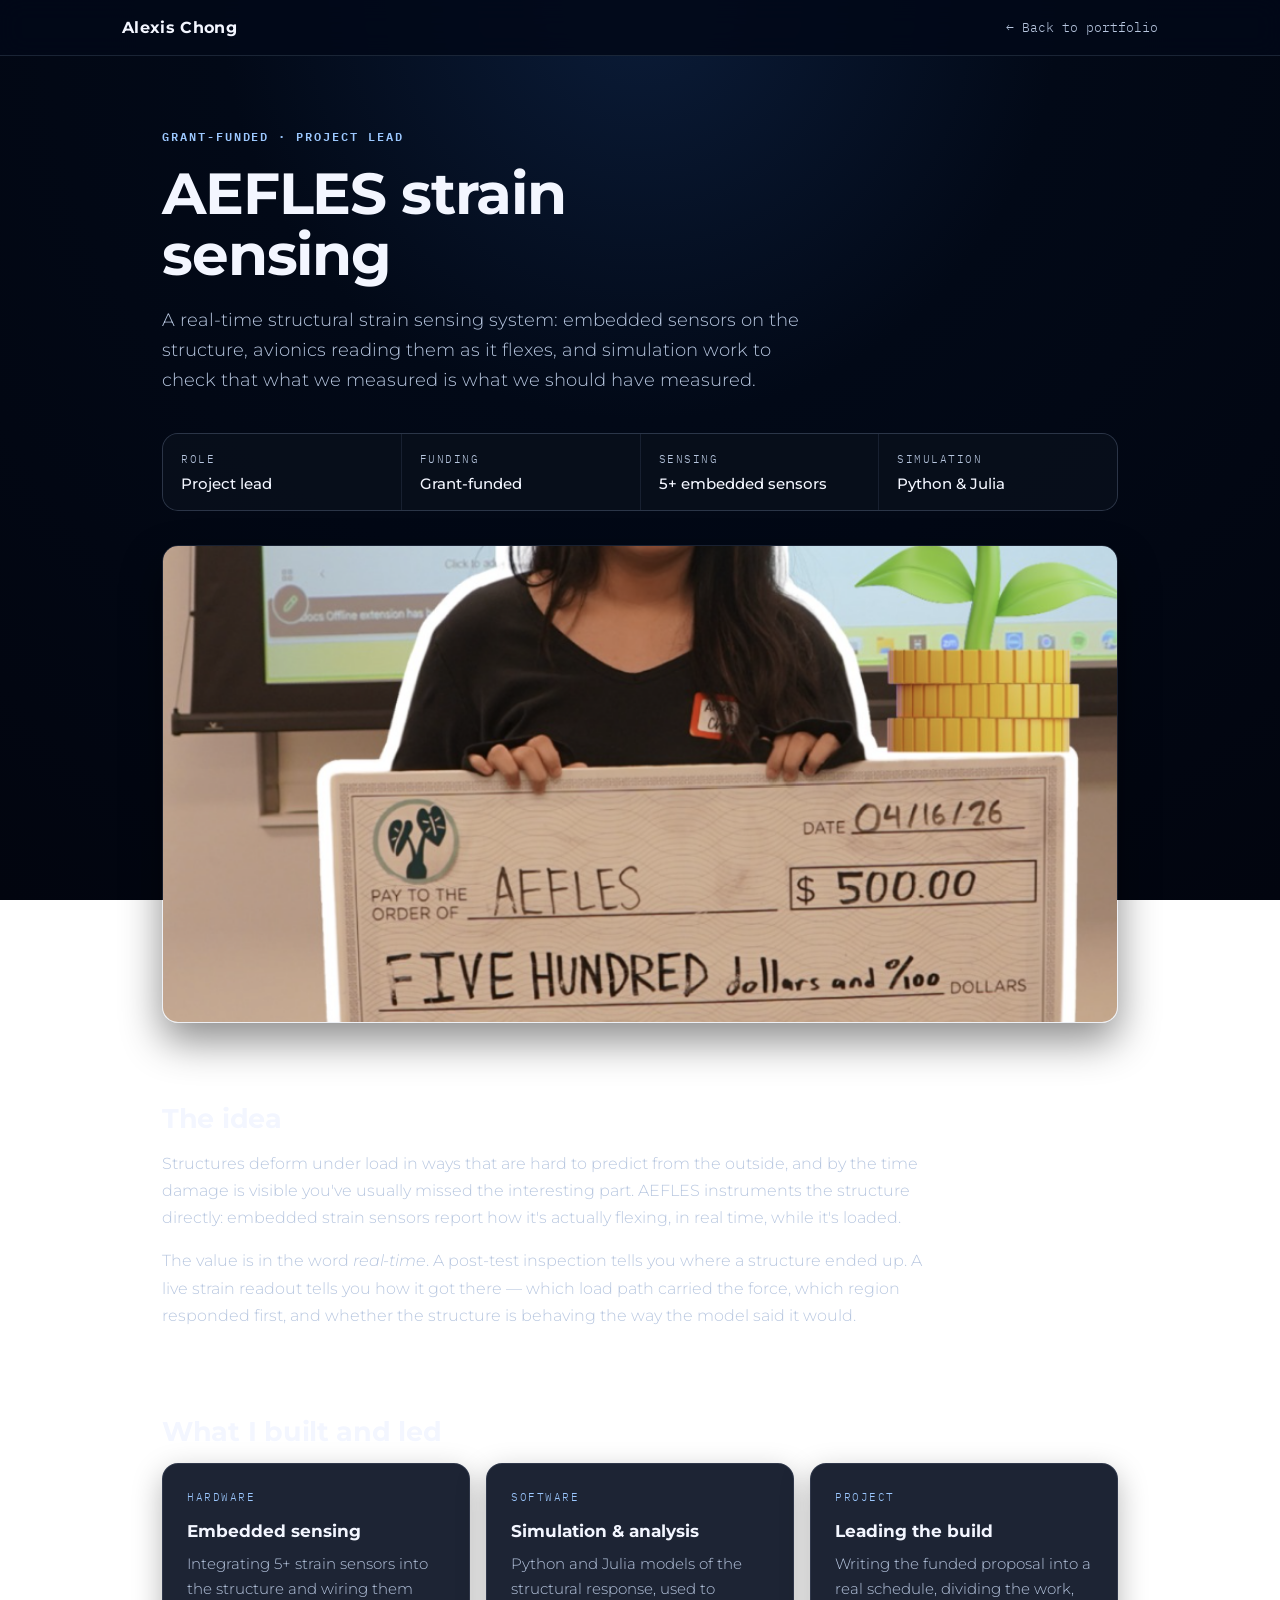
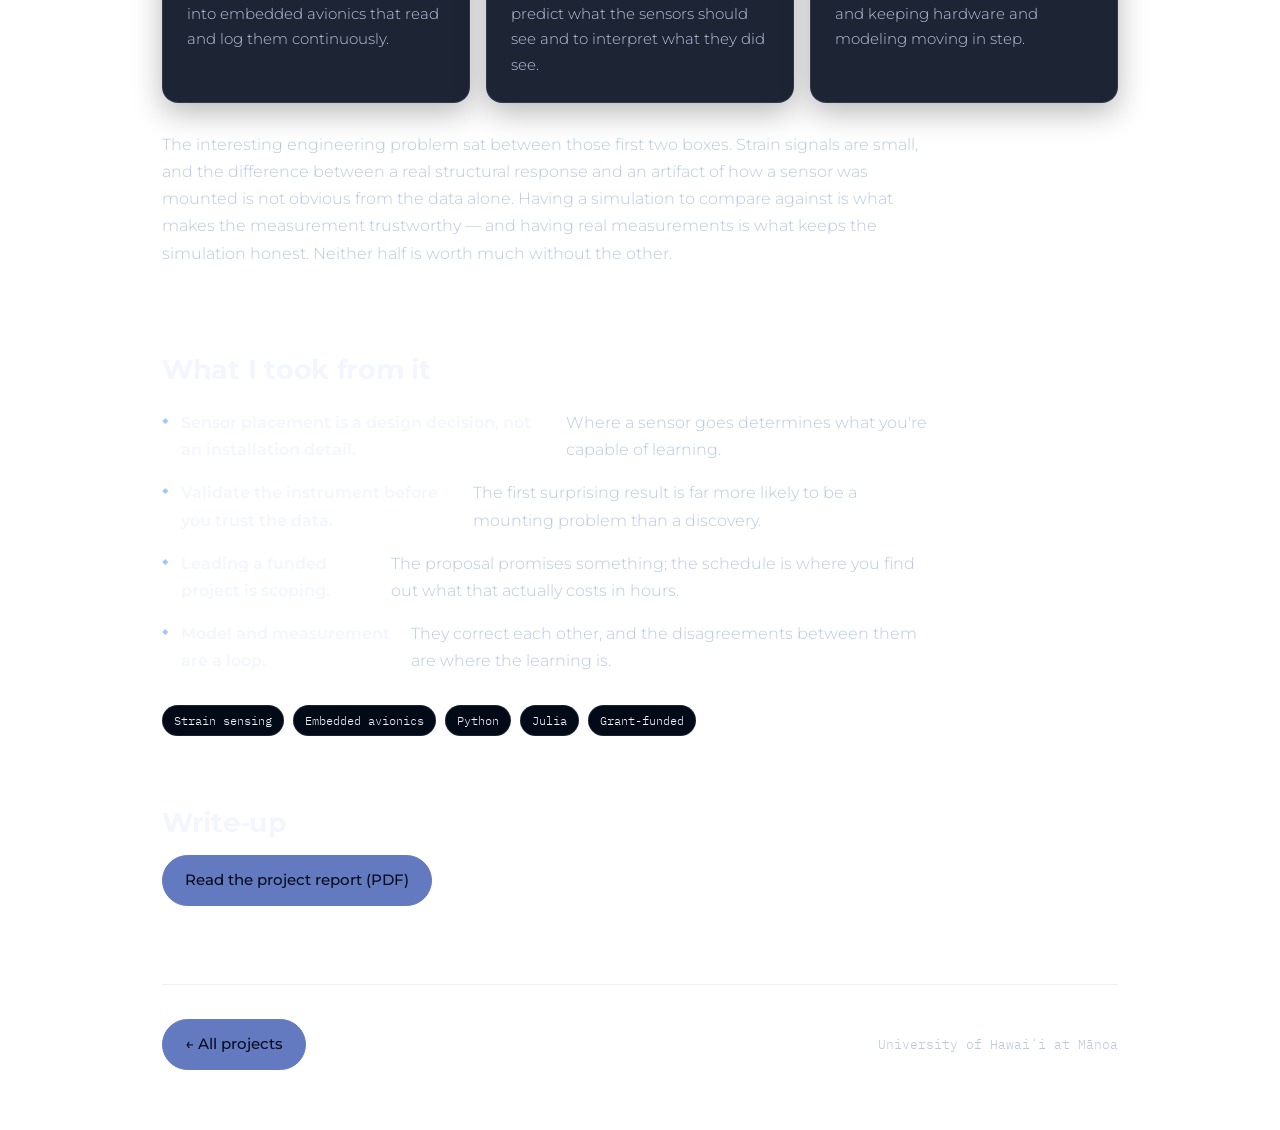
==== aefles-strain-sensing.html @ 9222b31d "Add project detail pages and Team Hokulele page" ====
<!DOCTYPE html>
<html lang="en">
<head>
<meta charset="UTF-8">
<meta name="viewport" content="width=device-width, initial-scale=1.0">
<title>AEFLES Strain Sensing | Alexis Chong</title>
<meta name="description" content="A grant-funded, real-time structural strain sensing system — embedded sensors, avionics integration, and simulation work in Python and Julia.">
<link rel="preconnect" href="https://fonts.googleapis.com">
<link rel="preconnect" href="https://fonts.gstatic.com" crossorigin>
<link href="https://fonts.googleapis.com/css2?family=Montserrat:wght@300;400;500;600;700&family=IBM+Plex+Mono:wght@400;500&display=swap" rel="stylesheet">
<link rel="stylesheet" href="project.css">
</head>
<body>

<nav>
  <div class="nav-in">
    <a class="nav-name" href="index.html">Alexis Chong</a>
    <a class="nav-back" href="index.html#projects">&larr; Back to portfolio</a>
  </div>
</nav>

<main class="wrap">
  <div class="p-hero">
    <div class="eyebrow">Grant-funded &middot; Project lead</div>
    <h1>AEFLES strain sensing</h1>
    <p class="lede">A real-time structural strain sensing system: embedded sensors on the structure, avionics reading them as it flexes, and simulation work to check that what we measured is what we should have measured.</p>

    <dl class="meta">
      <div><dt>Role</dt><dd>Project lead</dd></div>
      <div><dt>Funding</dt><dd>Grant-funded</dd></div>
      <div><dt>Sensing</dt><dd>5+ embedded sensors</dd></div>
      <div><dt>Simulation</dt><dd>Python &amp; Julia</dd></div>
    </dl>

    <img class="hero-img" src="AEFLES.png" alt="Receiving the grant award that funded the AEFLES project">
  </div>

  <section>
    <h2>The idea</h2>
    <p>Structures deform under load in ways that are hard to predict from the outside, and by the time damage is visible you've usually missed the interesting part. AEFLES instruments the structure directly: embedded strain sensors report how it's actually flexing, in real time, while it's loaded.</p>
    <p>The value is in the word <em>real-time</em>. A post-test inspection tells you where a structure ended up. A live strain readout tells you how it got there — which load path carried the force, which region responded first, and whether the structure is behaving the way the model said it would.</p>
  </section>

  <section>
    <h2>What I built and led</h2>
    <div class="grid">
      <div class="card">
        <span class="mono">Hardware</span>
        <h3>Embedded sensing</h3>
        <p>Integrating 5+ strain sensors into the structure and wiring them into embedded avionics that read and log them continuously.</p>
      </div>
      <div class="card">
        <span class="mono">Software</span>
        <h3>Simulation &amp; analysis</h3>
        <p>Python and Julia models of the structural response, used to predict what the sensors should see and to interpret what they did see.</p>
      </div>
      <div class="card">
        <span class="mono">Project</span>
        <h3>Leading the build</h3>
        <p>Writing the funded proposal into a real schedule, dividing the work, and keeping hardware and modeling moving in step.</p>
      </div>
    </div>
    <p style="margin-top:28px">The interesting engineering problem sat between those first two boxes. Strain signals are small, and the difference between a real structural response and an artifact of how a sensor was mounted is not obvious from the data alone. Having a simulation to compare against is what makes the measurement trustworthy — and having real measurements is what keeps the simulation honest. Neither half is worth much without the other.</p>
  </section>

  <section>
    <h2>What I took from it</h2>
    <ul class="bullets">
      <li><strong>Sensor placement is a design decision, not an installation detail.</strong> Where a sensor goes determines what you're capable of learning.</li>
      <li><strong>Validate the instrument before you trust the data.</strong> The first surprising result is far more likely to be a mounting problem than a discovery.</li>
      <li><strong>Leading a funded project is scoping.</strong> The proposal promises something; the schedule is where you find out what that actually costs in hours.</li>
      <li><strong>Model and measurement are a loop.</strong> They correct each other, and the disagreements between them are where the learning is.</li>
    </ul>
    <div class="facts">
      <span class="fact">Strain sensing</span>
      <span class="fact">Embedded avionics</span>
      <span class="fact">Python</span>
      <span class="fact">Julia</span>
      <span class="fact">Grant-funded</span>
    </div>
  </section>

  <section>
    <h2>Write-up</h2>
    <div class="dl">
      <a class="btn primary" href="AEFLES report.pdf" target="_blank" rel="noopener noreferrer">Read the project report (PDF)</a>
    </div>
  </section>

  <div class="p-foot">
    <a class="btn primary" href="index.html#projects">&larr; All projects</a>
    <span class="mono">University of Hawai&#699;i at M&#257;noa</span>
  </div>
</main>

</body>
</html>
---- project.css ----
/* Shared styles for the project detail pages. Matches the portfolio home page. */
:root{
  --space:#020917;
  --card:rgba(10,18,35,0.92);
  --line:rgba(141,164,190,0.16);
  --moonlight:#F3F6FF;
  --dust:#B8C7E0;
  --solar:#6379c0;
  --cold:#9CC8FF;
  --warm-star:#F7C978;
  --radius:16px;
}
*{box-sizing:border-box;margin:0;padding:0}
html{scroll-behavior:smooth}
@media (prefers-reduced-motion: reduce){
  html{scroll-behavior:auto}
  *,*::before,*::after{animation:none!important;transition:none!important}
}
body{
  font-family:'Montserrat',system-ui,sans-serif;font-weight:300;
  background:radial-gradient(circle at top, #0b1c38 0%, #020917 38%, #02050f 100%);
  background-attachment:fixed;
  color:var(--moonlight);line-height:1.7;
  overflow-x:hidden;
}
a{color:var(--cold)}
a:focus-visible{outline:3px solid var(--solar);outline-offset:3px}
.mono{font-family:'IBM Plex Mono',monospace}
img{max-width:100%}

/* ---------- nav ---------- */
nav{position:sticky;top:0;z-index:20;background:rgba(2,8,25,0.88);backdrop-filter:blur(12px);border-bottom:1px solid rgba(141,164,190,0.18)}
.nav-in{display:flex;justify-content:space-between;align-items:center;gap:16px;padding:14px 22px;max-width:1080px;margin:0 auto}
.nav-name{font-weight:700;letter-spacing:.02em;text-decoration:none;color:var(--moonlight)}
.nav-back{font-family:'IBM Plex Mono',monospace;font-size:.8rem;text-decoration:none;color:var(--dust)}
.nav-back:hover{color:var(--moonlight)}

.wrap{max-width:1000px;margin:0 auto;padding:0 22px}

/* ---------- hero ---------- */
.p-hero{padding:70px 0 0}
.eyebrow{font-family:'IBM Plex Mono',monospace;font-size:.76rem;letter-spacing:.16em;text-transform:uppercase;color:var(--cold);font-weight:600}
h1{font-size:clamp(2.2rem,5.6vw,3.6rem);font-weight:700;letter-spacing:-.02em;line-height:1.06;margin:16px 0 20px;max-width:16ch}
.lede{max-width:660px;color:var(--dust);font-size:1.1rem}

/* meta strip */
.meta{display:grid;grid-template-columns:repeat(4,1fr);gap:1px;margin:38px 0 0;background:var(--line);border:1px solid var(--line);border-radius:var(--radius);overflow:hidden}
.meta div{background:rgba(6,12,24,0.92);padding:16px 18px}
.meta dt{font-family:'IBM Plex Mono',monospace;font-size:.68rem;letter-spacing:.14em;text-transform:uppercase;color:var(--dust);margin-bottom:5px}
.meta dd{font-size:.95rem;font-weight:500;line-height:1.4}

.hero-img{width:100%;aspect-ratio:16/8;object-fit:cover;border:1px solid var(--line);border-radius:var(--radius);margin-top:34px;box-shadow:0 18px 40px rgba(0,0,0,0.45)}
.hero-img.contain{object-fit:contain;background:rgba(6,12,24,0.7);padding:18px}

/* ---------- body sections ---------- */
section{padding:64px 0 0}
h2{font-size:1.7rem;font-weight:700;letter-spacing:-.01em;margin-bottom:8px}
h3{font-size:1.06rem;font-weight:700;margin-bottom:6px}
.sec-note{color:var(--dust);max-width:660px;margin-bottom:26px}
p{color:var(--dust);max-width:70ch;margin-bottom:16px}
p strong,li strong{color:var(--moonlight);font-weight:600}

.bullets{list-style:none;max-width:70ch}
.bullets li{display:flex;gap:12px;padding:8px 0;color:var(--dust)}
.bullets li::before{content:"◆";color:var(--cold);font-size:.68rem;line-height:2.2;flex:none}

/* card grids */
.grid{display:grid;grid-template-columns:repeat(3,1fr);gap:16px;margin-top:8px}
.grid.two{grid-template-columns:repeat(2,1fr)}
.card{background:var(--card);border:1px solid var(--line);border-radius:var(--radius);padding:24px;box-shadow:0 10px 30px rgba(0,0,0,0.28)}
.card p{font-size:.93rem;margin:0}
.card .mono{display:block;font-size:.68rem;letter-spacing:.14em;text-transform:uppercase;color:var(--cold);margin-bottom:10px}

/* figures + gallery */
figure{margin:0}
.figblock{margin-top:28px;background:rgba(6,12,24,0.7);border:1px solid var(--line);border-radius:var(--radius);padding:18px;overflow:hidden}
.figblock img{display:block;width:100%;border-radius:8px;background:#fff}
figcaption{margin-top:14px;font-family:'IBM Plex Mono',monospace;font-size:.76rem;color:var(--dust);line-height:1.6}

.gallery{display:grid;grid-template-columns:repeat(3,1fr);gap:16px;margin-top:8px}
.gallery figure{border:1px solid var(--line);border-radius:12px;overflow:hidden;background:rgba(6,12,24,0.7)}
.gallery img{display:block;width:100%;height:230px;object-fit:cover}
.gallery figcaption{padding:12px 14px;margin:0}

/* facts / chips */
.facts{display:flex;gap:9px;flex-wrap:wrap;margin-top:22px}
.fact{font-family:'IBM Plex Mono',monospace;font-size:.73rem;padding:5px 11px;border:1px solid var(--line);border-radius:999px;color:var(--moonlight);background:var(--space)}

/* downloads */
.dl{display:flex;gap:12px;flex-wrap:wrap;margin-top:8px}
.btn{
  display:inline-block;padding:12px 22px;border-radius:999px;text-decoration:none;
  font-weight:500;font-size:.93rem;
  border:1.5px solid var(--line);color:var(--moonlight);background:var(--card);
  transition:transform .15s ease,border-color .15s ease,background .15s ease;
}
.btn:hover{transform:translateY(-2px);border-color:var(--cold)}
.btn.primary{background:var(--solar);border-color:var(--solar);color:#050c1c}
.btn.primary:hover{background:#7288cc;border-color:#7288cc}

/* footer */
.p-foot{margin-top:78px;padding:34px 0 60px;border-top:1px solid var(--line);display:flex;justify-content:space-between;gap:14px;flex-wrap:wrap;align-items:center}
.p-foot .mono{color:var(--dust);font-size:.8rem}

@media (max-width:860px){
  .meta{grid-template-columns:repeat(2,1fr)}
  .grid,.grid.two{grid-template-columns:1fr}
  .gallery{grid-template-columns:1fr 1fr}
  .hero-img{aspect-ratio:4/3}
}
@media (max-width:560px){
  .gallery{grid-template-columns:1fr}
  .meta{grid-template-columns:1fr}
}
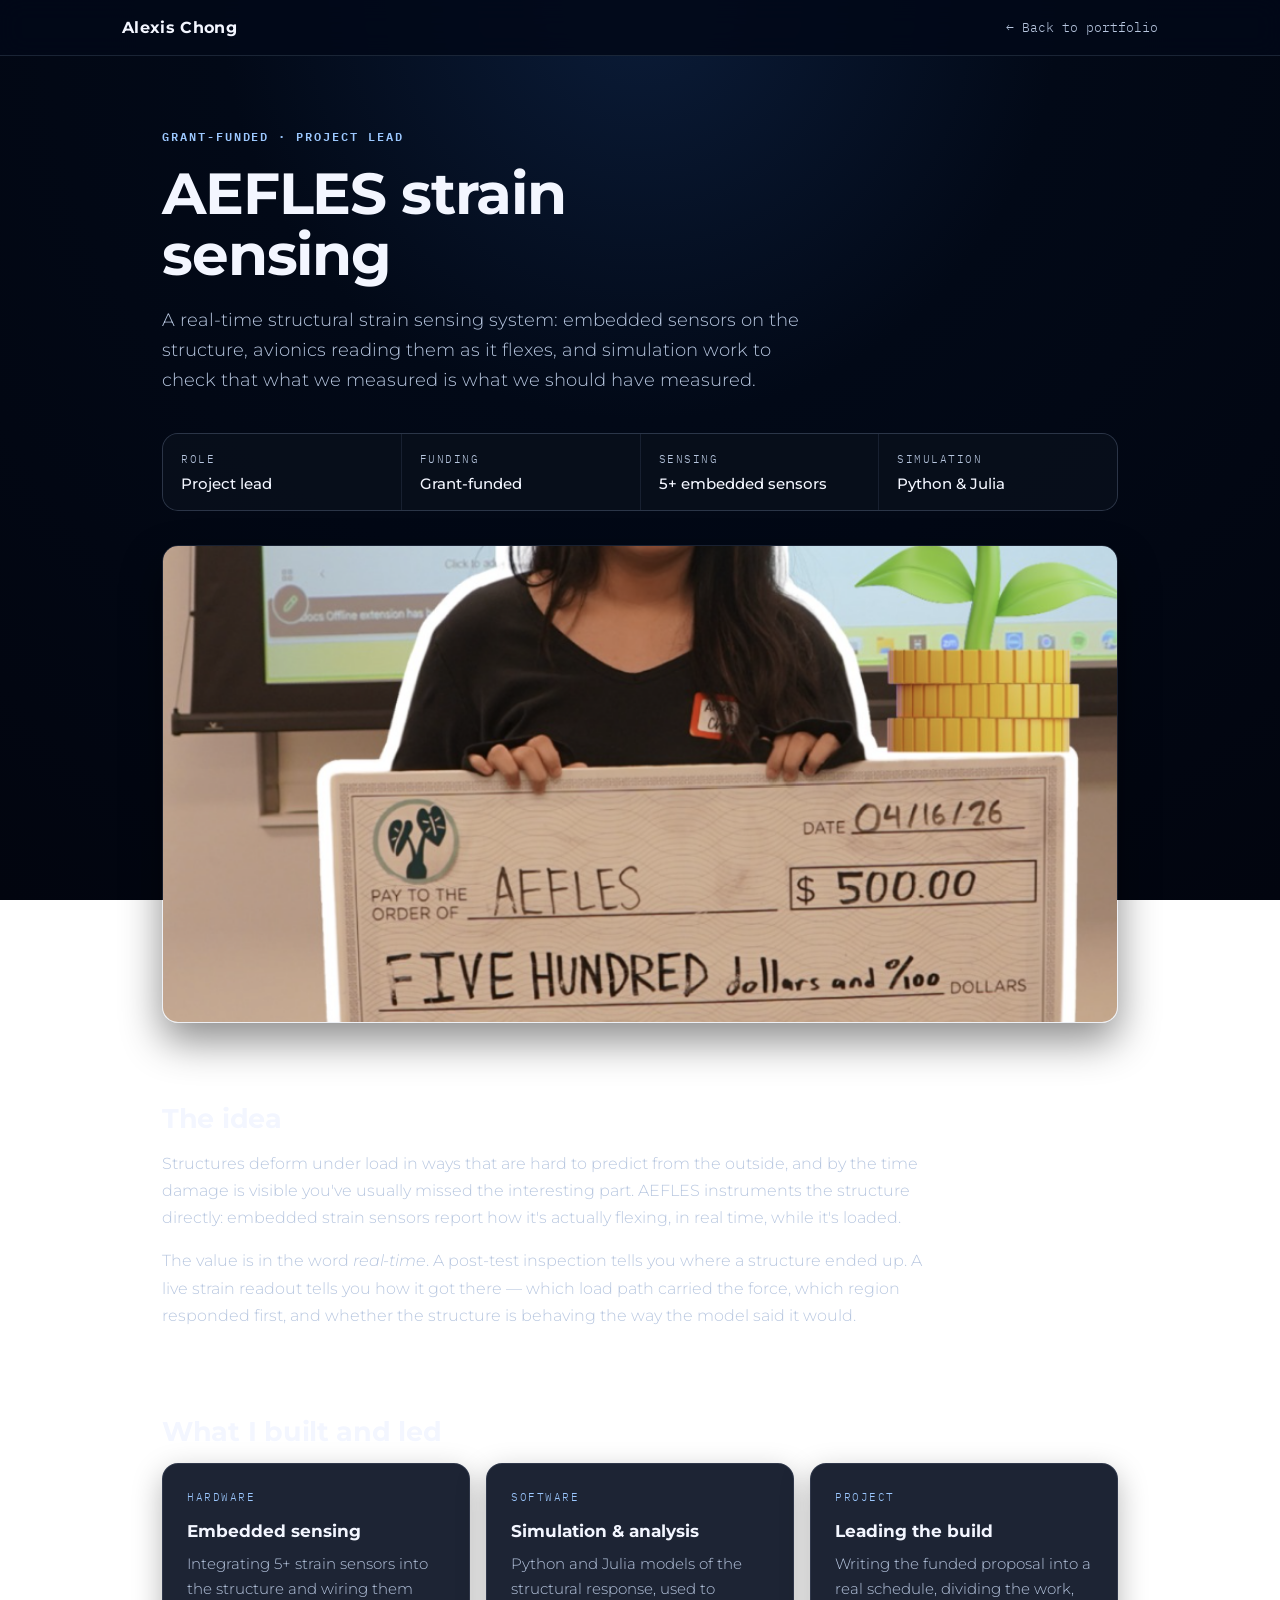
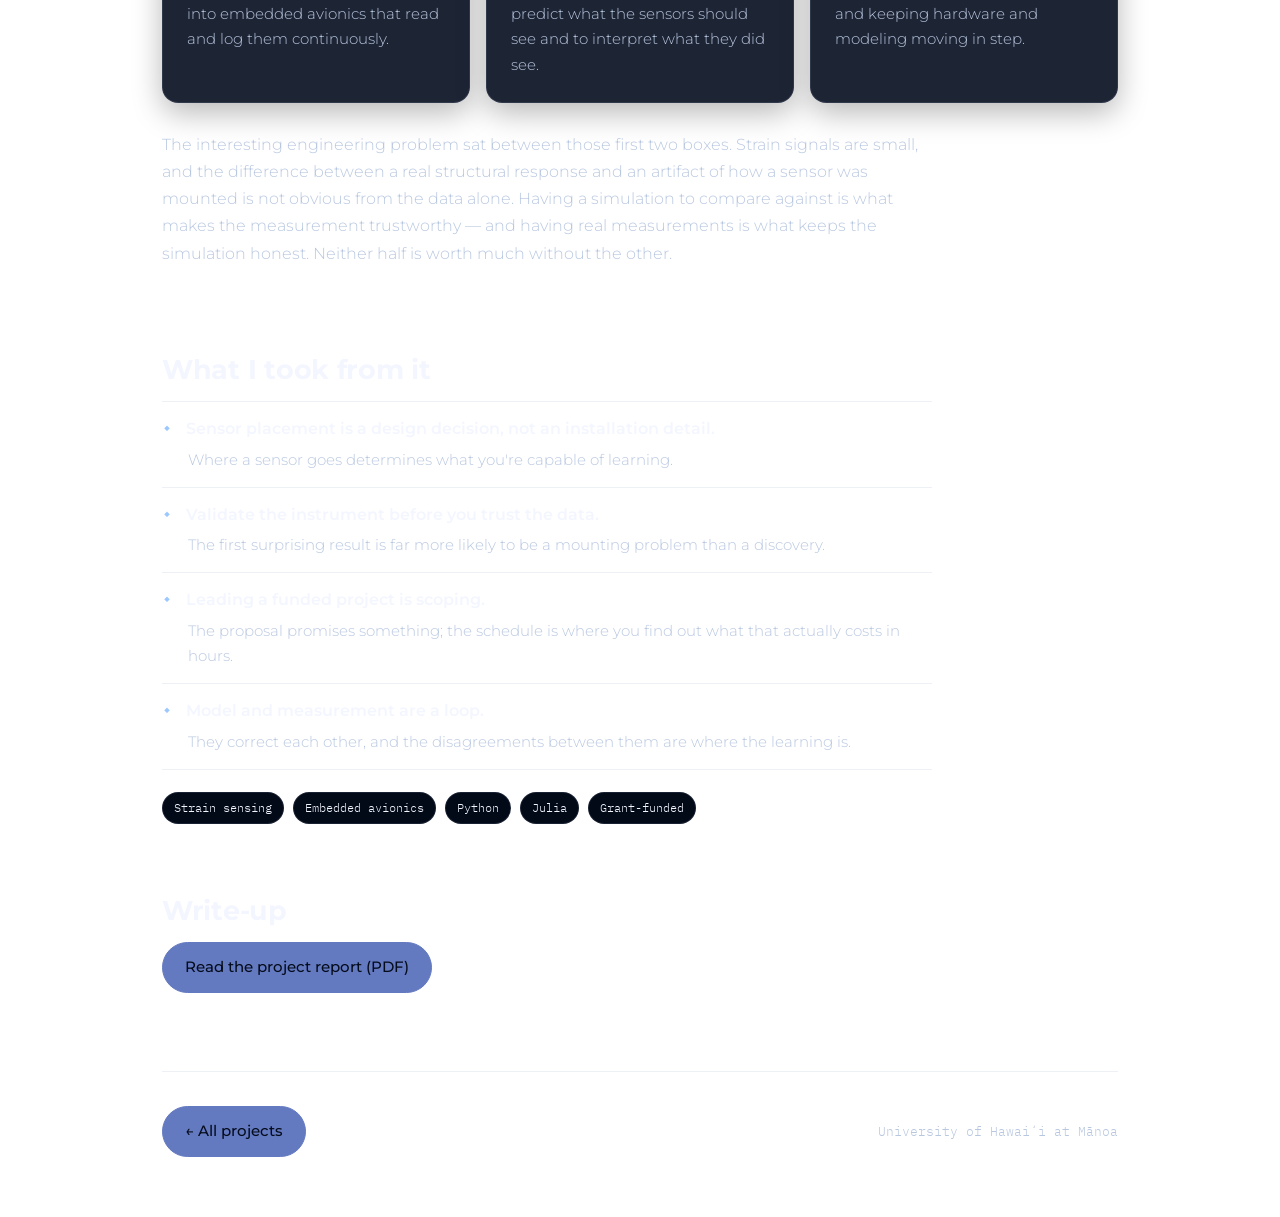
==== commit 8b4ab07c: "Polish bullet lists, gallery, moon animation, and Team Hokulele copy Restyles the "what I learned" b" ====
--- a/aefles-strain-sensing.html
+++ b/aefles-strain-sensing.html
@@ -66,10 +66,10 @@
   <section>
     <h2>What I took from it</h2>
     <ul class="bullets">
-      <li><strong>Sensor placement is a design decision, not an installation detail.</strong> Where a sensor goes determines what you're capable of learning.</li>
-      <li><strong>Validate the instrument before you trust the data.</strong> The first surprising result is far more likely to be a mounting problem than a discovery.</li>
-      <li><strong>Leading a funded project is scoping.</strong> The proposal promises something; the schedule is where you find out what that actually costs in hours.</li>
-      <li><strong>Model and measurement are a loop.</strong> They correct each other, and the disagreements between them are where the learning is.</li>
+      <li><strong>Sensor placement is a design decision, not an installation detail.</strong><span>Where a sensor goes determines what you're capable of learning.</span></li>
+      <li><strong>Validate the instrument before you trust the data.</strong><span>The first surprising result is far more likely to be a mounting problem than a discovery.</span></li>
+      <li><strong>Leading a funded project is scoping.</strong><span>The proposal promises something; the schedule is where you find out what that actually costs in hours.</span></li>
+      <li><strong>Model and measurement are a loop.</strong><span>They correct each other, and the disagreements between them are where the learning is.</span></li>
     </ul>
     <div class="facts">
       <span class="fact">Strain sensing</span>
--- a/project.css
+++ b/project.css
@@ -60,9 +60,11 @@
 p{color:var(--dust);max-width:70ch;margin-bottom:16px}
 p strong,li strong{color:var(--moonlight);font-weight:600}
 
-.bullets{list-style:none;max-width:70ch}
-.bullets li{display:flex;gap:12px;padding:8px 0;color:var(--dust)}
-.bullets li::before{content:"◆";color:var(--cold);font-size:.68rem;line-height:2.2;flex:none}
+.bullets{list-style:none;max-width:70ch;border-top:1px solid var(--line)}
+.bullets li{position:relative;padding:14px 0 14px 24px;border-bottom:1px solid var(--line)}
+.bullets li::before{content:"◆";position:absolute;left:2px;top:17px;color:var(--cold);font-size:.62rem}
+.bullets li strong{display:block;color:var(--moonlight);font-size:.98rem}
+.bullets li span{display:block;color:var(--dust);font-size:.92rem;margin-top:5px;padding-left:2px}
 
 /* card grids */
 .grid{display:grid;grid-template-columns:repeat(3,1fr);gap:16px;margin-top:8px}
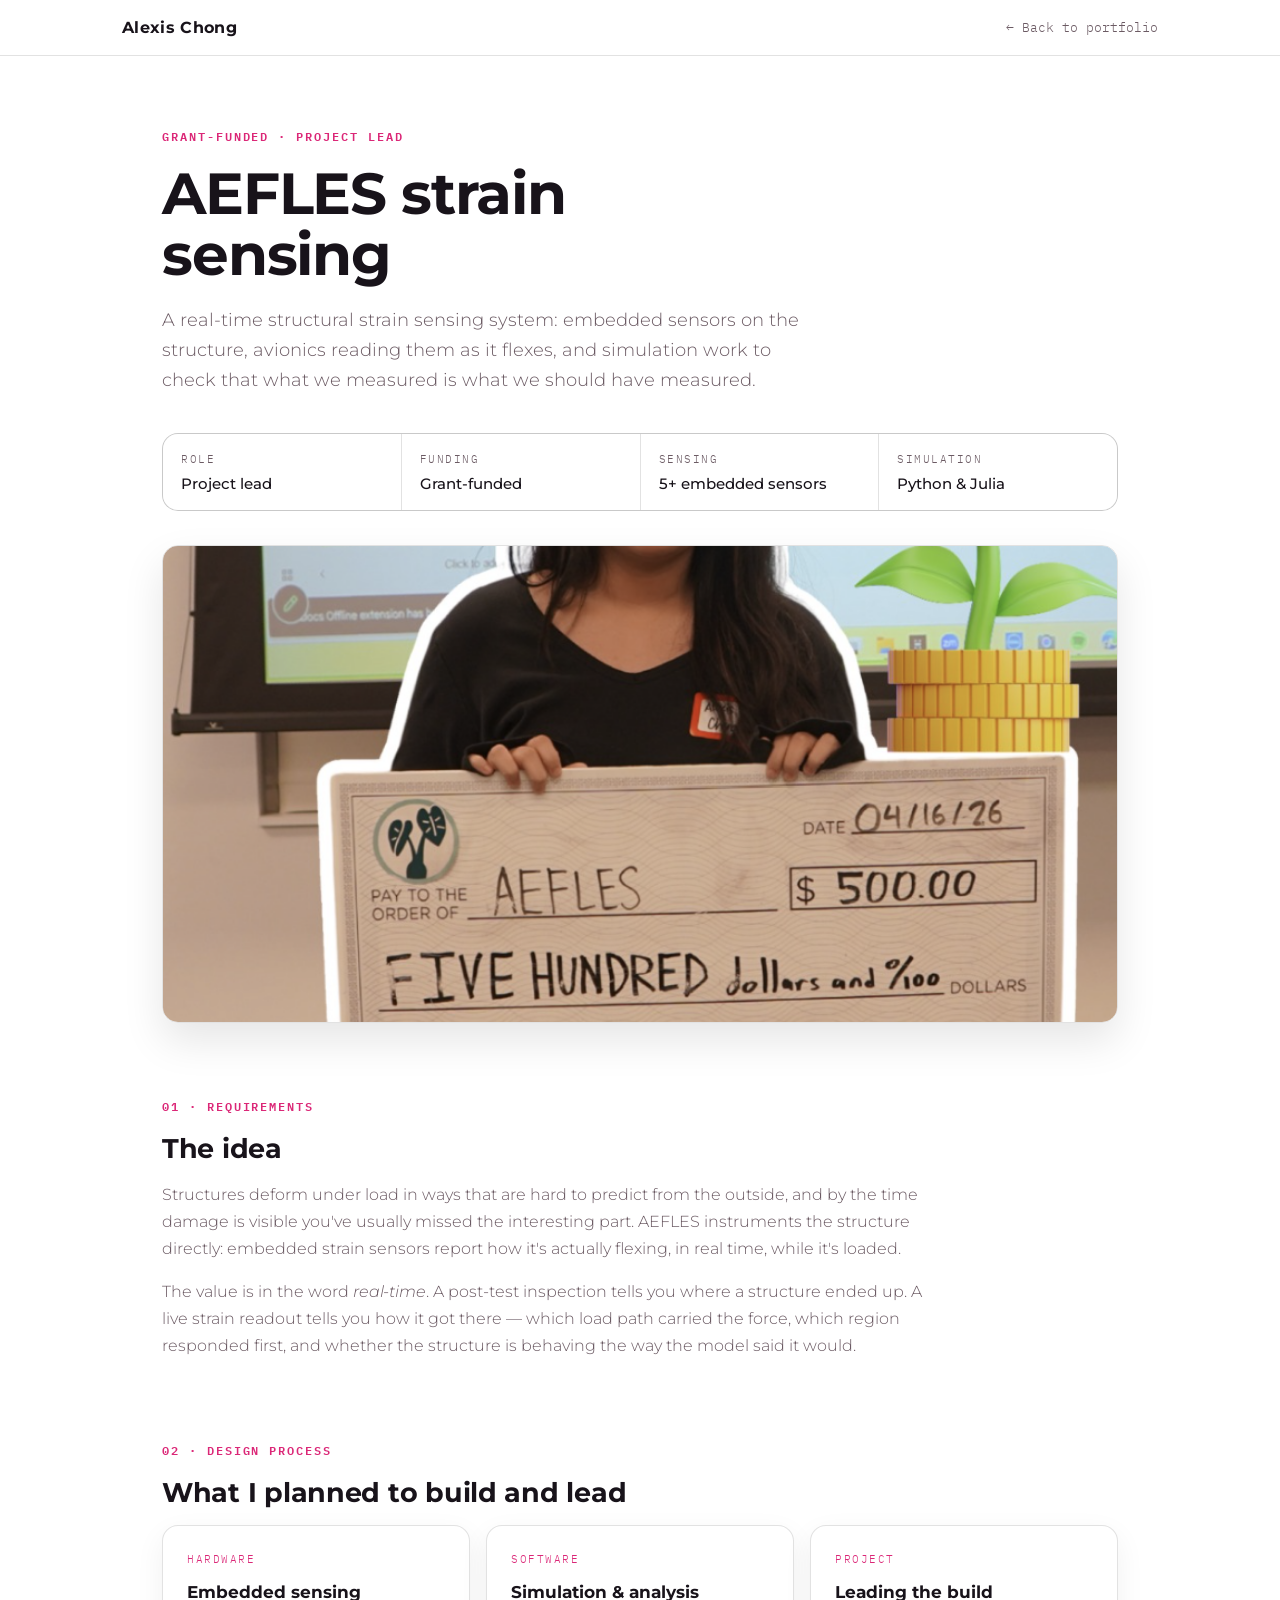
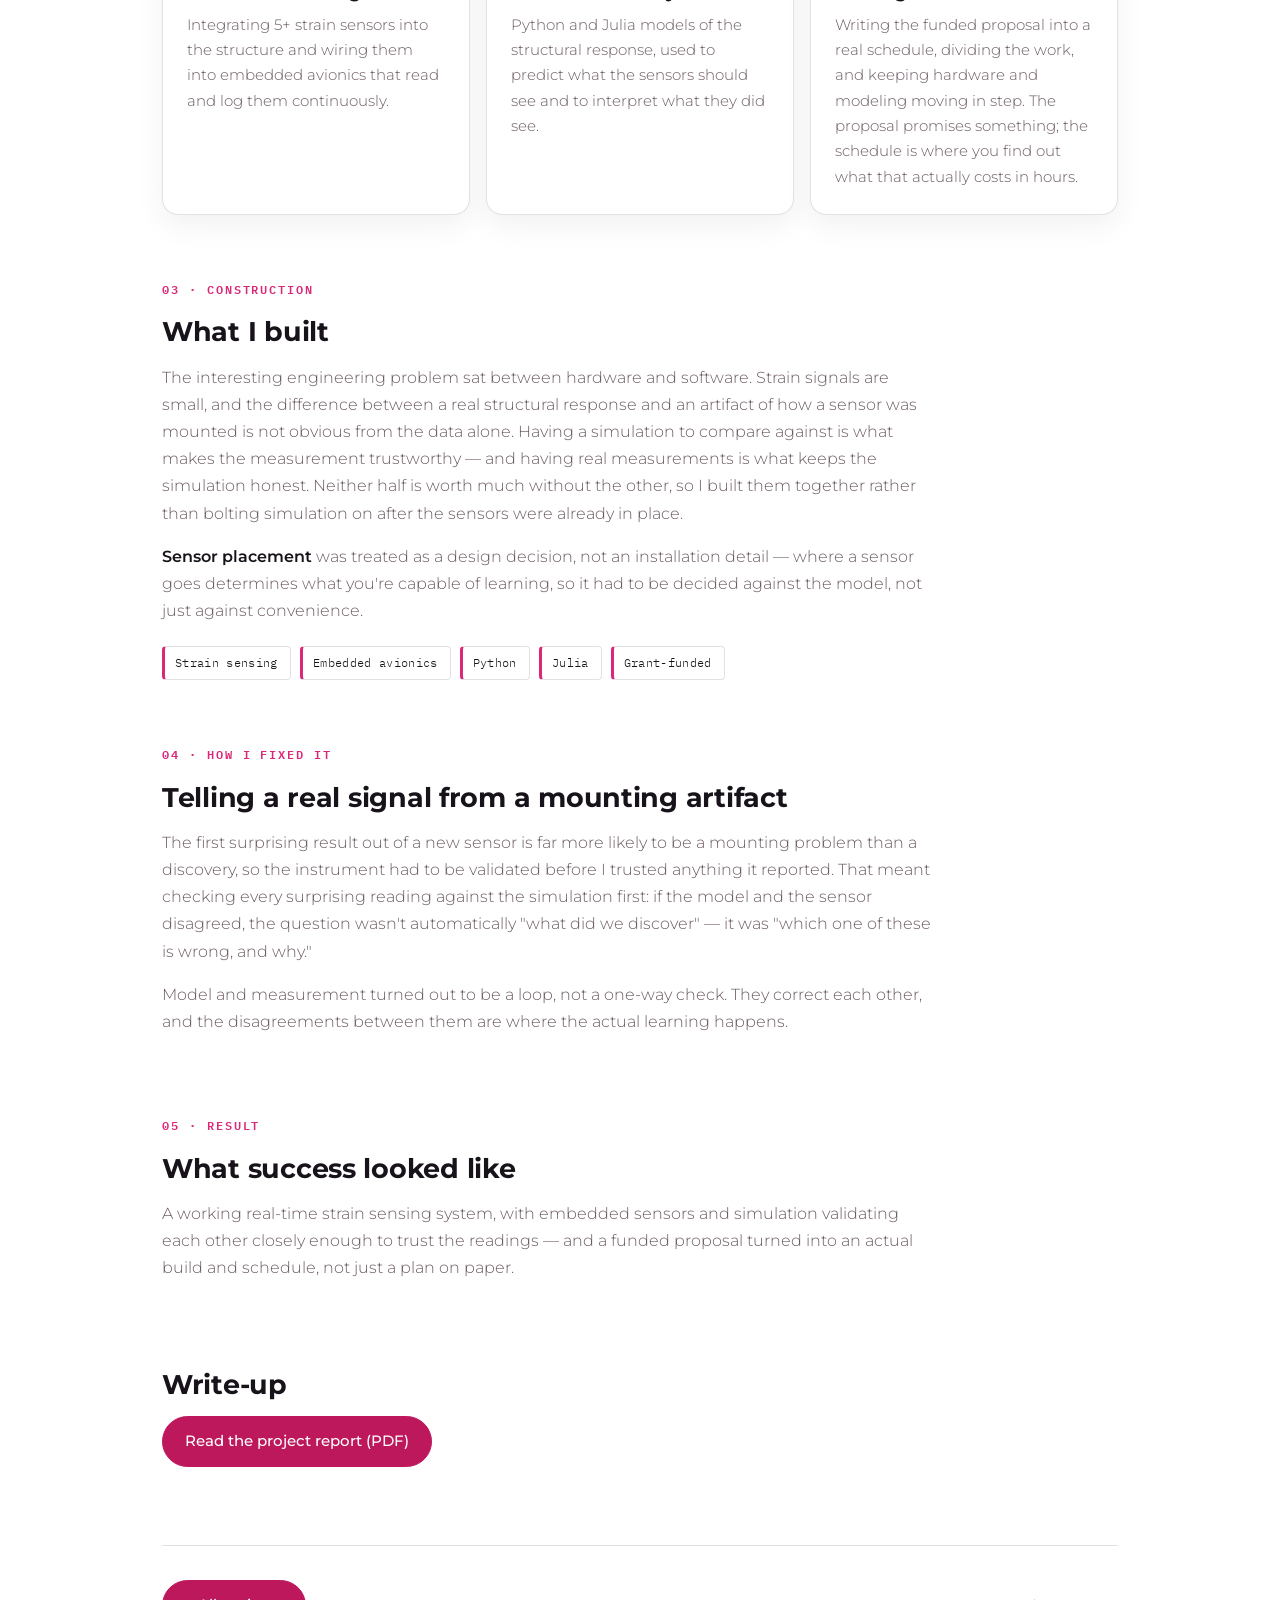
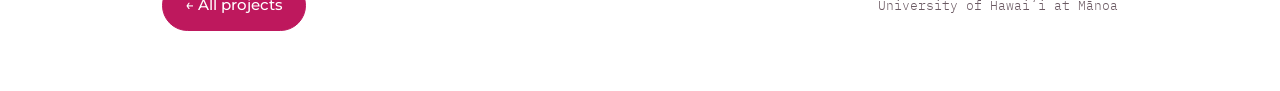
==== commit 733fef48: "Restructure all project pages into a Requirements > Design > Build > Fix > Result arc Rewrites every" ====
--- a/aefles-strain-sensing.html
+++ b/aefles-strain-sensing.html
@@ -36,13 +36,15 @@
   </div>
 
   <section>
+    <div class="eyebrow phase">01 &middot; Requirements</div>
     <h2>The idea</h2>
     <p>Structures deform under load in ways that are hard to predict from the outside, and by the time damage is visible you've usually missed the interesting part. AEFLES instruments the structure directly: embedded strain sensors report how it's actually flexing, in real time, while it's loaded.</p>
     <p>The value is in the word <em>real-time</em>. A post-test inspection tells you where a structure ended up. A live strain readout tells you how it got there — which load path carried the force, which region responded first, and whether the structure is behaving the way the model said it would.</p>
   </section>
 
   <section>
-    <h2>What I built and led</h2>
+    <div class="eyebrow phase">02 &middot; Design process</div>
+    <h2>What I planned to build and lead</h2>
     <div class="grid">
       <div class="card">
         <span class="mono">Hardware</span>
@@ -57,20 +59,16 @@
       <div class="card">
         <span class="mono">Project</span>
         <h3>Leading the build</h3>
-        <p>Writing the funded proposal into a real schedule, dividing the work, and keeping hardware and modeling moving in step.</p>
+        <p>Writing the funded proposal into a real schedule, dividing the work, and keeping hardware and modeling moving in step. The proposal promises something; the schedule is where you find out what that actually costs in hours.</p>
       </div>
     </div>
-    <p style="margin-top:28px">The interesting engineering problem sat between those first two boxes. Strain signals are small, and the difference between a real structural response and an artifact of how a sensor was mounted is not obvious from the data alone. Having a simulation to compare against is what makes the measurement trustworthy — and having real measurements is what keeps the simulation honest. Neither half is worth much without the other.</p>
   </section>
 
   <section>
-    <h2>What I took from it</h2>
-    <ul class="bullets">
-      <li><strong>Sensor placement is a design decision, not an installation detail.</strong><span>Where a sensor goes determines what you're capable of learning.</span></li>
-      <li><strong>Validate the instrument before you trust the data.</strong><span>The first surprising result is far more likely to be a mounting problem than a discovery.</span></li>
-      <li><strong>Leading a funded project is scoping.</strong><span>The proposal promises something; the schedule is where you find out what that actually costs in hours.</span></li>
-      <li><strong>Model and measurement are a loop.</strong><span>They correct each other, and the disagreements between them are where the learning is.</span></li>
-    </ul>
+    <div class="eyebrow phase">03 &middot; Construction</div>
+    <h2>What I built</h2>
+    <p>The interesting engineering problem sat between hardware and software. Strain signals are small, and the difference between a real structural response and an artifact of how a sensor was mounted is not obvious from the data alone. Having a simulation to compare against is what makes the measurement trustworthy — and having real measurements is what keeps the simulation honest. Neither half is worth much without the other, so I built them together rather than bolting simulation on after the sensors were already in place.</p>
+    <p><strong>Sensor placement</strong> was treated as a design decision, not an installation detail — where a sensor goes determines what you're capable of learning, so it had to be decided against the model, not just against convenience.</p>
     <div class="facts">
       <span class="fact">Strain sensing</span>
       <span class="fact">Embedded avionics</span>
@@ -78,6 +76,19 @@
       <span class="fact">Julia</span>
       <span class="fact">Grant-funded</span>
     </div>
+  </section>
+
+  <section>
+    <div class="eyebrow phase">04 &middot; How I fixed it</div>
+    <h2>Telling a real signal from a mounting artifact</h2>
+    <p>The first surprising result out of a new sensor is far more likely to be a mounting problem than a discovery, so the instrument had to be validated before I trusted anything it reported. That meant checking every surprising reading against the simulation first: if the model and the sensor disagreed, the question wasn't automatically "what did we discover" — it was "which one of these is wrong, and why."</p>
+    <p>Model and measurement turned out to be a loop, not a one-way check. They correct each other, and the disagreements between them are where the actual learning happens.</p>
+  </section>
+
+  <section>
+    <div class="eyebrow phase">05 &middot; Result</div>
+    <h2>What success looked like</h2>
+    <p>A working real-time strain sensing system, with embedded sensors and simulation validating each other closely enough to trust the readings — and a funded proposal turned into an actual build and schedule, not just a plan on paper.</p>
   </section>
 
   <section>
--- a/project.css
+++ b/project.css
@@ -1,12 +1,12 @@
 /* Shared styles for the project detail pages. Matches the portfolio home page. */
 :root{
-  --space:#020917;
-  --card:rgba(10,18,35,0.92);
-  --line:rgba(141,164,190,0.16);
-  --moonlight:#F3F6FF;
-  --dust:#B8C7E0;
-  --solar:#6379c0;
-  --cold:#9CC8FF;
+  --space:#ffffff;
+  --card:#ffffff;
+  --line:rgba(20,16,20,0.12);
+  --moonlight:#18131a;
+  --dust:#6b5a63;
+  --solar:#be185d;
+  --cold:#db2777;
   --warm-star:#F7C978;
   --radius:16px;
 }
@@ -18,8 +18,7 @@
 }
 body{
   font-family:'Montserrat',system-ui,sans-serif;font-weight:300;
-  background:radial-gradient(circle at top, #0b1c38 0%, #020917 38%, #02050f 100%);
-  background-attachment:fixed;
+  background:#ffffff;
   color:var(--moonlight);line-height:1.7;
   overflow-x:hidden;
 }
@@ -29,7 +28,7 @@
 img{max-width:100%}
 
 /* ---------- nav ---------- */
-nav{position:sticky;top:0;z-index:20;background:rgba(2,8,25,0.88);backdrop-filter:blur(12px);border-bottom:1px solid rgba(141,164,190,0.18)}
+nav{position:sticky;top:0;z-index:20;background:rgba(255,255,255,0.86);backdrop-filter:blur(12px);border-bottom:1px solid var(--line)}
 .nav-in{display:flex;justify-content:space-between;align-items:center;gap:16px;padding:14px 22px;max-width:1080px;margin:0 auto}
 .nav-name{font-weight:700;letter-spacing:.02em;text-decoration:none;color:var(--moonlight)}
 .nav-back{font-family:'IBM Plex Mono',monospace;font-size:.8rem;text-decoration:none;color:var(--dust)}
@@ -40,17 +39,18 @@
 /* ---------- hero ---------- */
 .p-hero{padding:70px 0 0}
 .eyebrow{font-family:'IBM Plex Mono',monospace;font-size:.76rem;letter-spacing:.16em;text-transform:uppercase;color:var(--cold);font-weight:600}
+.eyebrow.phase{margin-bottom:10px}
 h1{font-size:clamp(2.2rem,5.6vw,3.6rem);font-weight:700;letter-spacing:-.02em;line-height:1.06;margin:16px 0 20px;max-width:16ch}
 .lede{max-width:660px;color:var(--dust);font-size:1.1rem}
 
 /* meta strip */
 .meta{display:grid;grid-template-columns:repeat(4,1fr);gap:1px;margin:38px 0 0;background:var(--line);border:1px solid var(--line);border-radius:var(--radius);overflow:hidden}
-.meta div{background:rgba(6,12,24,0.92);padding:16px 18px}
+.meta div{background:#ffffff;padding:16px 18px}
 .meta dt{font-family:'IBM Plex Mono',monospace;font-size:.68rem;letter-spacing:.14em;text-transform:uppercase;color:var(--dust);margin-bottom:5px}
 .meta dd{font-size:.95rem;font-weight:500;line-height:1.4}
 
-.hero-img{width:100%;aspect-ratio:16/8;object-fit:cover;border:1px solid var(--line);border-radius:var(--radius);margin-top:34px;box-shadow:0 18px 40px rgba(0,0,0,0.45)}
-.hero-img.contain{object-fit:contain;background:rgba(6,12,24,0.7);padding:18px}
+.hero-img{width:100%;aspect-ratio:16/8;object-fit:cover;border:1px solid var(--line);border-radius:var(--radius);margin-top:34px;box-shadow:0 18px 40px rgba(0,0,0,0.1)}
+.hero-img.contain{object-fit:contain;background:#faf6f8;padding:18px}
 
 /* ---------- body sections ---------- */
 section{padding:64px 0 0}
@@ -69,24 +69,31 @@
 /* card grids */
 .grid{display:grid;grid-template-columns:repeat(3,1fr);gap:16px;margin-top:8px}
 .grid.two{grid-template-columns:repeat(2,1fr)}
-.card{background:var(--card);border:1px solid var(--line);border-radius:var(--radius);padding:24px;box-shadow:0 10px 30px rgba(0,0,0,0.28)}
+.card{background:var(--card);border:1px solid var(--line);border-radius:var(--radius);padding:24px;box-shadow:0 10px 30px rgba(0,0,0,0.06)}
 .card p{font-size:.93rem;margin:0}
 .card .mono{display:block;font-size:.68rem;letter-spacing:.14em;text-transform:uppercase;color:var(--cold);margin-bottom:10px}
 
 /* figures + gallery */
 figure{margin:0}
-.figblock{margin-top:28px;background:rgba(6,12,24,0.7);border:1px solid var(--line);border-radius:var(--radius);padding:18px;overflow:hidden}
+.figblock{margin-top:28px;background:#faf6f8;border:1px solid var(--line);border-radius:var(--radius);padding:18px;overflow:hidden}
 .figblock img{display:block;width:100%;border-radius:8px;background:#fff}
 figcaption{margin-top:14px;font-family:'IBM Plex Mono',monospace;font-size:.76rem;color:var(--dust);line-height:1.6}
 
 .gallery{display:grid;grid-template-columns:repeat(3,1fr);gap:16px;margin-top:8px}
-.gallery figure{border:1px solid var(--line);border-radius:12px;overflow:hidden;background:rgba(6,12,24,0.7)}
+.gallery figure{border:1px solid var(--line);border-radius:12px;overflow:hidden;background:#ffffff}
 .gallery img{display:block;width:100%;height:230px;object-fit:cover}
 .gallery figcaption{padding:12px 14px;margin:0}
 
+/* RF technical figures (radiation pattern, Smith chart) */
+.rf-figure{display:flex;gap:28px;align-items:center;flex-wrap:wrap;background:#faf6f8;border:1px solid var(--line);border-radius:var(--radius);padding:22px}
+.rf-figure svg{width:220px;height:220px;flex:none}
+.rf-label{font-family:'IBM Plex Mono',monospace;font-size:8px;fill:var(--dust)}
+.rf-caption{color:var(--dust);font-size:.92rem;line-height:1.6;flex:1;min-width:200px;margin:0}
+@media (max-width:560px){.rf-figure{padding:18px}.rf-figure svg{width:180px;height:180px;margin:0 auto}}
+
 /* facts / chips */
 .facts{display:flex;gap:9px;flex-wrap:wrap;margin-top:22px}
-.fact{font-family:'IBM Plex Mono',monospace;font-size:.73rem;padding:5px 11px;border:1px solid var(--line);border-radius:999px;color:var(--moonlight);background:var(--space)}
+.fact{font-family:'IBM Plex Mono',monospace;font-size:.72rem;letter-spacing:.03em;padding:6px 12px 6px 10px;border:1px solid var(--line);border-left:3px solid var(--cold);border-radius:4px;color:var(--moonlight);background:var(--space)}
 
 /* downloads */
 .dl{display:flex;gap:12px;flex-wrap:wrap;margin-top:8px}
@@ -97,8 +104,8 @@
   transition:transform .15s ease,border-color .15s ease,background .15s ease;
 }
 .btn:hover{transform:translateY(-2px);border-color:var(--cold)}
-.btn.primary{background:var(--solar);border-color:var(--solar);color:#050c1c}
-.btn.primary:hover{background:#7288cc;border-color:#7288cc}
+.btn.primary{background:var(--solar);border-color:var(--solar);color:#ffffff}
+.btn.primary:hover{background:#9d174d;border-color:#9d174d}
 
 /* footer */
 .p-foot{margin-top:78px;padding:34px 0 60px;border-top:1px solid var(--line);display:flex;justify-content:space-between;gap:14px;flex-wrap:wrap;align-items:center}
